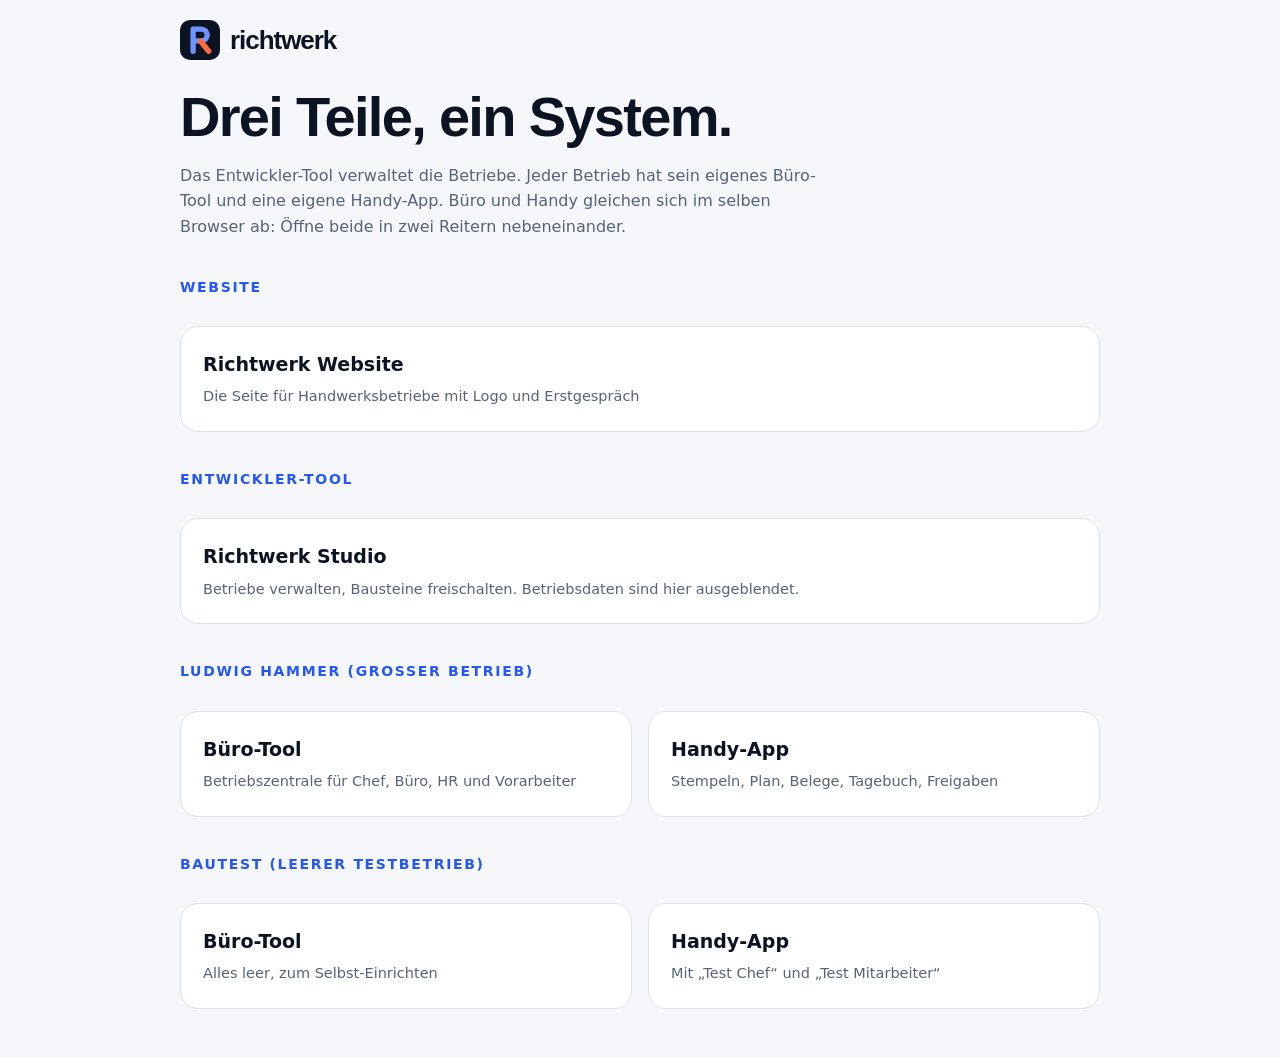
==== docs/index.html @ c7c9bb88 "Ludwig Hammer als eigenständige App, neue Logos, Zahlen im Entwickler-Tool ausgeblendet, docs/ für G" ====
<!doctype html><html lang="de"><head><meta charset="utf-8"><meta name="viewport" content="width=device-width,initial-scale=1,viewport-fit=cover"><title>Richtwerk</title>
<style>
:root{--bg:#F5F7FA;--ink:#0C1424;--muted:#56637A;--card:#fff;--line:#DCE2EC;--blue:#2457F5}
@media(prefers-color-scheme:dark){:root{--bg:#080D18;--ink:#EAF0FB;--muted:#9AA8C2;--card:#101828;--line:#202C47;--blue:#6F94FF}}
*{box-sizing:border-box}body{margin:0;background:var(--bg);color:var(--ink);font:16px/1.6 Inter,system-ui,sans-serif;padding:max(20px,env(safe-area-inset-top)) max(16px,env(safe-area-inset-right)) 48px max(16px,env(safe-area-inset-left))}
main{max-width:920px;margin:0 auto}h1{font:800 clamp(34px,6vw,56px)/1.05 "Bricolage Grotesque",Inter,sans-serif;letter-spacing:-.03em;margin:28px 0 12px}
.logo{display:flex;align-items:center;gap:10px;font:800 26px "Bricolage Grotesque",Inter,sans-serif;letter-spacing:-.04em}p{color:var(--muted);max-width:40em}
.grid{display:grid;grid-template-columns:repeat(auto-fit,minmax(260px,1fr));gap:16px;margin-top:28px}
a.card{display:block;background:var(--card);border:1px solid var(--line);border-radius:18px;padding:22px;text-decoration:none;color:inherit;transition:transform .2s,box-shadow .2s}
a.card:hover{transform:translateY(-3px);box-shadow:0 14px 34px rgba(12,20,36,.12)}a.card b{display:block;font-size:19px;margin-bottom:4px}a.card span{color:var(--muted);font-size:14.5px}
h2{font-size:14px;letter-spacing:.12em;text-transform:uppercase;color:var(--blue);margin:36px 0 0}</style></head><body><main>
<div class="logo"><svg viewBox="0 0 64 64" width="40" height="40" aria-hidden="true"><rect width="64" height="64" rx="16" fill="#0C1424"/><path d="M21 50V14.5H34a9.5 9.5 0 010 19H21" fill="none" stroke="#6F94FF" stroke-width="8.5" stroke-linecap="round" stroke-linejoin="round"/><path d="M33 34L46 50" fill="none" stroke="#FF6B3D" stroke-width="8.5" stroke-linecap="round"/></svg>richtwerk</div>
<h1>Drei Teile, ein System.</h1>
<p>Das Entwickler-Tool verwaltet die Betriebe. Jeder Betrieb hat sein eigenes Büro-Tool und eine eigene Handy-App. Büro und Handy gleichen sich im selben Browser ab: Öffne beide in zwei Reitern nebeneinander.</p>
<h2>Website</h2><div class="grid"><a class="card" href="website/"><b>Richtwerk Website</b><span>Die Seite für Handwerksbetriebe mit Logo und Erstgespräch</span></a></div>
<h2>Entwickler-Tool</h2><div class="grid"><a class="card" href="studio/"><b>Richtwerk Studio</b><span>Betriebe verwalten, Bausteine freischalten. Betriebsdaten sind hier ausgeblendet.</span></a></div>
<h2>Ludwig Hammer (großer Betrieb)</h2><div class="grid"><a class="card" href="hammer/"><b>Büro-Tool</b><span>Betriebszentrale für Chef, Büro, HR und Vorarbeiter</span></a><a class="card" href="hammer/#handy"><b>Handy-App</b><span>Stempeln, Plan, Belege, Tagebuch, Freigaben</span></a></div>
<h2>Bautest (leerer Testbetrieb)</h2><div class="grid"><a class="card" href="bautest/"><b>Büro-Tool</b><span>Alles leer, zum Selbst-Einrichten</span></a><a class="card" href="bautest/#handy"><b>Handy-App</b><span>Mit „Test Chef“ und „Test Mitarbeiter“</span></a></div>
</main></body></html>
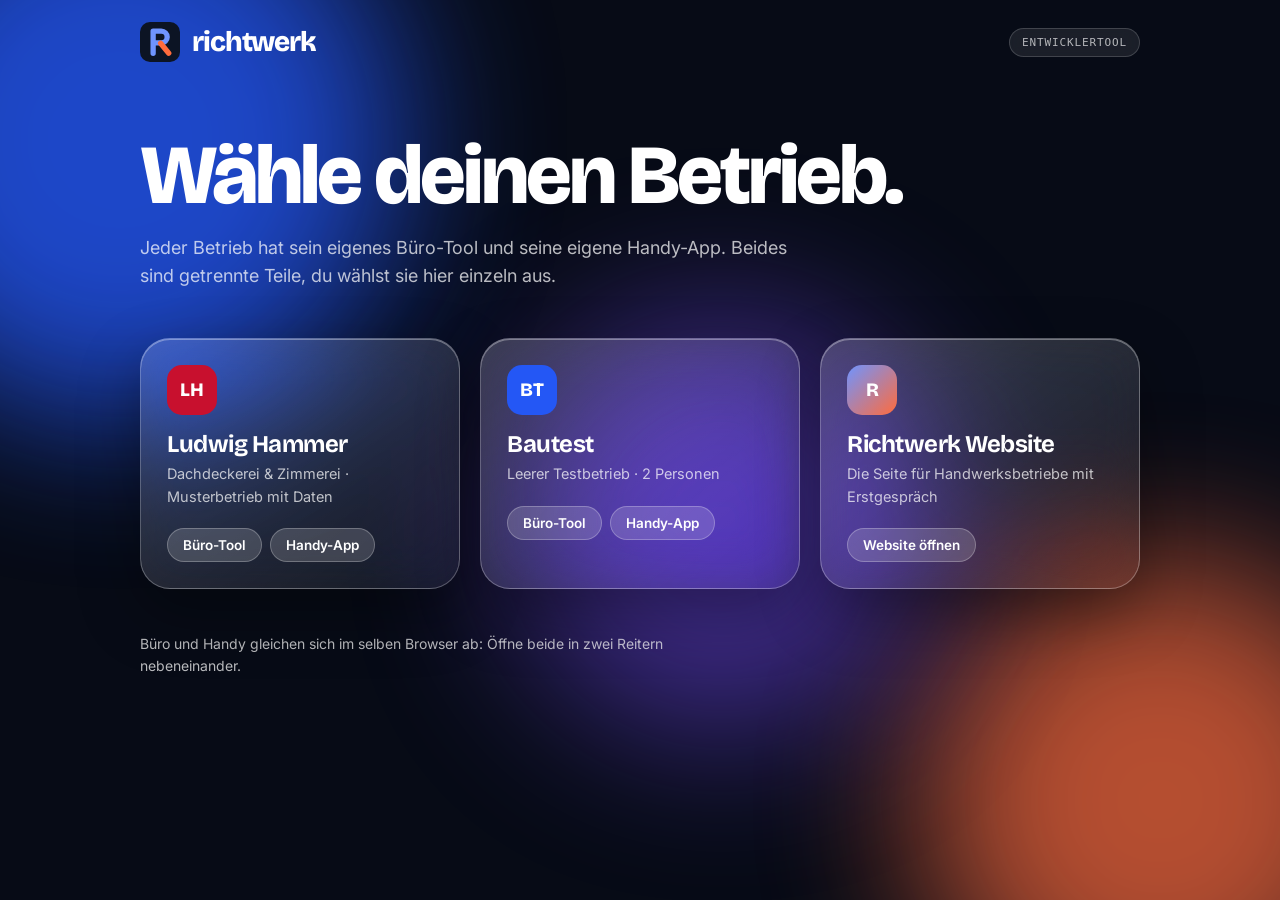
==== commit 6a905d30: "Startseite im Liquid-Glas-Look mit Zoom-Übergang Co-Authored-By: Claude Sonnet 5.5 <noreply@anthropi" ====
--- a/docs/index.html
+++ b/docs/index.html
@@ -1,19 +1,39 @@
 <!doctype html><html lang="de"><head><meta charset="utf-8"><meta name="viewport" content="width=device-width,initial-scale=1,viewport-fit=cover"><title>Richtwerk</title>
+<link rel="stylesheet" href="https://fonts.googleapis.com/css2?family=Bricolage+Grotesque:opsz,wght@12..96,600;12..96,800&family=Inter:wght@400;500;600&display=swap">
 <style>
-:root{--bg:#F5F7FA;--ink:#0C1424;--muted:#56637A;--card:#fff;--line:#DCE2EC;--blue:#2457F5}
-@media(prefers-color-scheme:dark){:root{--bg:#080D18;--ink:#EAF0FB;--muted:#9AA8C2;--card:#101828;--line:#202C47;--blue:#6F94FF}}
-*{box-sizing:border-box}body{margin:0;background:var(--bg);color:var(--ink);font:16px/1.6 Inter,system-ui,sans-serif;padding:max(20px,env(safe-area-inset-top)) max(16px,env(safe-area-inset-right)) 48px max(16px,env(safe-area-inset-left))}
-main{max-width:920px;margin:0 auto}h1{font:800 clamp(34px,6vw,56px)/1.05 "Bricolage Grotesque",Inter,sans-serif;letter-spacing:-.03em;margin:28px 0 12px}
-.logo{display:flex;align-items:center;gap:10px;font:800 26px "Bricolage Grotesque",Inter,sans-serif;letter-spacing:-.04em}p{color:var(--muted);max-width:40em}
-.grid{display:grid;grid-template-columns:repeat(auto-fit,minmax(260px,1fr));gap:16px;margin-top:28px}
-a.card{display:block;background:var(--card);border:1px solid var(--line);border-radius:18px;padding:22px;text-decoration:none;color:inherit;transition:transform .2s,box-shadow .2s}
-a.card:hover{transform:translateY(-3px);box-shadow:0 14px 34px rgba(12,20,36,.12)}a.card b{display:block;font-size:19px;margin-bottom:4px}a.card span{color:var(--muted);font-size:14.5px}
-h2{font-size:14px;letter-spacing:.12em;text-transform:uppercase;color:var(--blue);margin:36px 0 0}</style></head><body><main>
-<div class="logo"><svg viewBox="0 0 64 64" width="40" height="40" aria-hidden="true"><rect width="64" height="64" rx="16" fill="#0C1424"/><path d="M21 50V14.5H34a9.5 9.5 0 010 19H21" fill="none" stroke="#6F94FF" stroke-width="8.5" stroke-linecap="round" stroke-linejoin="round"/><path d="M33 34L46 50" fill="none" stroke="#FF6B3D" stroke-width="8.5" stroke-linecap="round"/></svg>richtwerk</div>
-<h1>Drei Teile, ein System.</h1>
-<p>Das Entwickler-Tool verwaltet die Betriebe. Jeder Betrieb hat sein eigenes Büro-Tool und eine eigene Handy-App. Büro und Handy gleichen sich im selben Browser ab: Öffne beide in zwei Reitern nebeneinander.</p>
-<h2>Website</h2><div class="grid"><a class="card" href="website/"><b>Richtwerk Website</b><span>Die Seite für Handwerksbetriebe mit Logo und Erstgespräch</span></a></div>
-<h2>Entwickler-Tool</h2><div class="grid"><a class="card" href="studio/"><b>Richtwerk Studio</b><span>Betriebe verwalten, Bausteine freischalten. Betriebsdaten sind hier ausgeblendet.</span></a></div>
-<h2>Ludwig Hammer (großer Betrieb)</h2><div class="grid"><a class="card" href="hammer/"><b>Büro-Tool</b><span>Betriebszentrale für Chef, Büro, HR und Vorarbeiter</span></a><a class="card" href="hammer/#handy"><b>Handy-App</b><span>Stempeln, Plan, Belege, Tagebuch, Freigaben</span></a></div>
-<h2>Bautest (leerer Testbetrieb)</h2><div class="grid"><a class="card" href="bautest/"><b>Büro-Tool</b><span>Alles leer, zum Selbst-Einrichten</span></a><a class="card" href="bautest/#handy"><b>Handy-App</b><span>Mit „Test Chef“ und „Test Mitarbeiter“</span></a></div>
-</main></body></html>+:root{--ink:#fff;--muted:rgba(255,255,255,.72)}
+*{box-sizing:border-box}html,body{min-height:100%}
+body{margin:0;background:#070b16;color:var(--ink);font:16px/1.55 Inter,system-ui,sans-serif;overflow-x:hidden;padding:max(22px,env(safe-area-inset-top)) max(18px,env(safe-area-inset-right)) 56px max(18px,env(safe-area-inset-left));transition:opacity .45s,transform .6s cubic-bezier(.2,.8,.2,1),filter .6s}
+body.leave{opacity:0;transform:scale(1.12);filter:blur(10px)}
+.blob{position:fixed;border-radius:50%;filter:blur(80px);z-index:0;animation:drift 20s ease-in-out infinite alternate}
+.b1{width:560px;height:560px;background:#2457f5;left:-160px;top:-140px;opacity:.8}.b2{width:480px;height:480px;background:#ff6b3d;right:-120px;bottom:-140px;opacity:.7;animation-delay:-7s}.b3{width:420px;height:420px;background:#7a4dff;left:40%;top:35%;opacity:.5;animation-delay:-12s}
+@keyframes drift{to{transform:translate(80px,-60px) scale(1.2)}}
+main{position:relative;z-index:1;max-width:1000px;margin:0 auto;animation:rise .8s cubic-bezier(.2,.8,.2,1) both}
+@keyframes rise{from{opacity:0;transform:translateY(24px) scale(.98)}}
+.top{display:flex;align-items:center;justify-content:space-between;margin-bottom:8vh}
+.logo{display:flex;align-items:center;gap:12px;font:800 28px "Bricolage Grotesque",Inter,sans-serif;letter-spacing:-.04em}
+.dev{font:500 11px/1 ui-monospace,Menlo,monospace;letter-spacing:.08em;text-transform:uppercase;color:#fff;text-decoration:none;background:rgba(255,255,255,.12);border:1px solid rgba(255,255,255,.25);backdrop-filter:blur(10px);padding:8px 12px;border-radius:999px;opacity:.7;transition:opacity .2s}.dev:hover{opacity:1}
+h1{font:800 clamp(40px,8vw,84px)/1 "Bricolage Grotesque",Inter,sans-serif;letter-spacing:-.035em;margin:0 0 16px}
+.lead{color:var(--muted);max-width:36em;font-size:18px;margin:0}
+.grid{display:grid;grid-template-columns:repeat(auto-fit,minmax(280px,1fr));gap:20px;margin-top:48px}
+.card{display:block;text-decoration:none;color:inherit;padding:26px;border-radius:30px;background:linear-gradient(145deg,rgba(255,255,255,.2),rgba(255,255,255,.06));border:1px solid rgba(255,255,255,.28);backdrop-filter:blur(26px) saturate(1.5);box-shadow:0 24px 60px rgba(0,0,0,.35),inset 0 1px 0 rgba(255,255,255,.35);transition:transform .35s cubic-bezier(.2,.8,.2,1),box-shadow .35s}
+.card:hover{transform:translateY(-6px) scale(1.015);box-shadow:0 34px 80px rgba(0,0,0,.45),inset 0 1px 0 rgba(255,255,255,.4)}
+.mk{width:50px;height:50px;border-radius:15px;display:grid;place-items:center;font:800 19px "Bricolage Grotesque",sans-serif;margin-bottom:16px}
+.card b{display:block;font:700 24px/1.1 "Bricolage Grotesque",Inter,sans-serif;letter-spacing:-.02em}.card small{display:block;color:var(--muted);margin-top:6px;font-size:14.5px}
+.chips{display:flex;gap:8px;flex-wrap:wrap;margin-top:20px}.chips a{color:#fff;text-decoration:none;padding:8px 15px;border-radius:999px;font:600 13.5px Inter,sans-serif;background:rgba(255,255,255,.16);border:1px solid rgba(255,255,255,.25)}.chips a:hover{background:rgba(255,255,255,.3)}
+.hint{margin-top:44px;color:var(--muted);font-size:14px;max-width:44em}
+@media(prefers-reduced-motion:reduce){.blob,main{animation:none}body{transition:none}}
+</style></head><body><i class="blob b1"></i><i class="blob b2"></i><i class="blob b3"></i><main>
+<div class="top"><div class="logo"><svg viewBox="0 0 64 64" width="40" height="40" aria-hidden="true"><rect width="64" height="64" rx="16" fill="#0C1424"/><path d="M21 50V14.5H34a9.5 9.5 0 010 19H21" fill="none" stroke="#6F94FF" stroke-width="8.5" stroke-linecap="round" stroke-linejoin="round"/><path d="M33 34L46 50" fill="none" stroke="#FF6B3D" stroke-width="8.5" stroke-linecap="round"/></svg>richtwerk</div><a class="dev" href="studio/">Entwicklertool</a></div>
+<h1>Wähle deinen Betrieb.</h1>
+<p class="lead">Jeder Betrieb hat sein eigenes Büro-Tool und seine eigene Handy-App. Beides sind getrennte Teile, du wählst sie hier einzeln aus.</p>
+<div class="grid">
+ <div class="card"><div class="mk" style="background:#c8102e">LH</div><b>Ludwig Hammer</b><small>Dachdeckerei &amp; Zimmerei · Musterbetrieb mit Daten</small><div class="chips"><a href="hammer/">Büro-Tool</a><a href="hammer/#handy">Handy-App</a></div></div>
+ <div class="card"><div class="mk" style="background:#2457f5">BT</div><b>Bautest</b><small>Leerer Testbetrieb · 2 Personen</small><div class="chips"><a href="bautest/">Büro-Tool</a><a href="bautest/#handy">Handy-App</a></div></div>
+ <div class="card"><div class="mk" style="background:linear-gradient(135deg,#6f94ff,#ff6b3d)">R</div><b>Richtwerk Website</b><small>Die Seite für Handwerksbetriebe mit Erstgespräch</small><div class="chips"><a href="website/">Website öffnen</a></div></div>
+</div>
+<p class="hint">Büro und Handy gleichen sich im selben Browser ab: Öffne beide in zwei Reitern nebeneinander.</p>
+</main><script>
+document.addEventListener('click',function(e){var a=e.target.closest('a[href]');if(!a||e.metaKey||e.ctrlKey||a.target)return;e.preventDefault();document.body.classList.add('leave');setTimeout(function(){location.href=a.href},420)});
+window.addEventListener('pageshow',function(){document.body.classList.remove('leave')});
+</script></body></html>
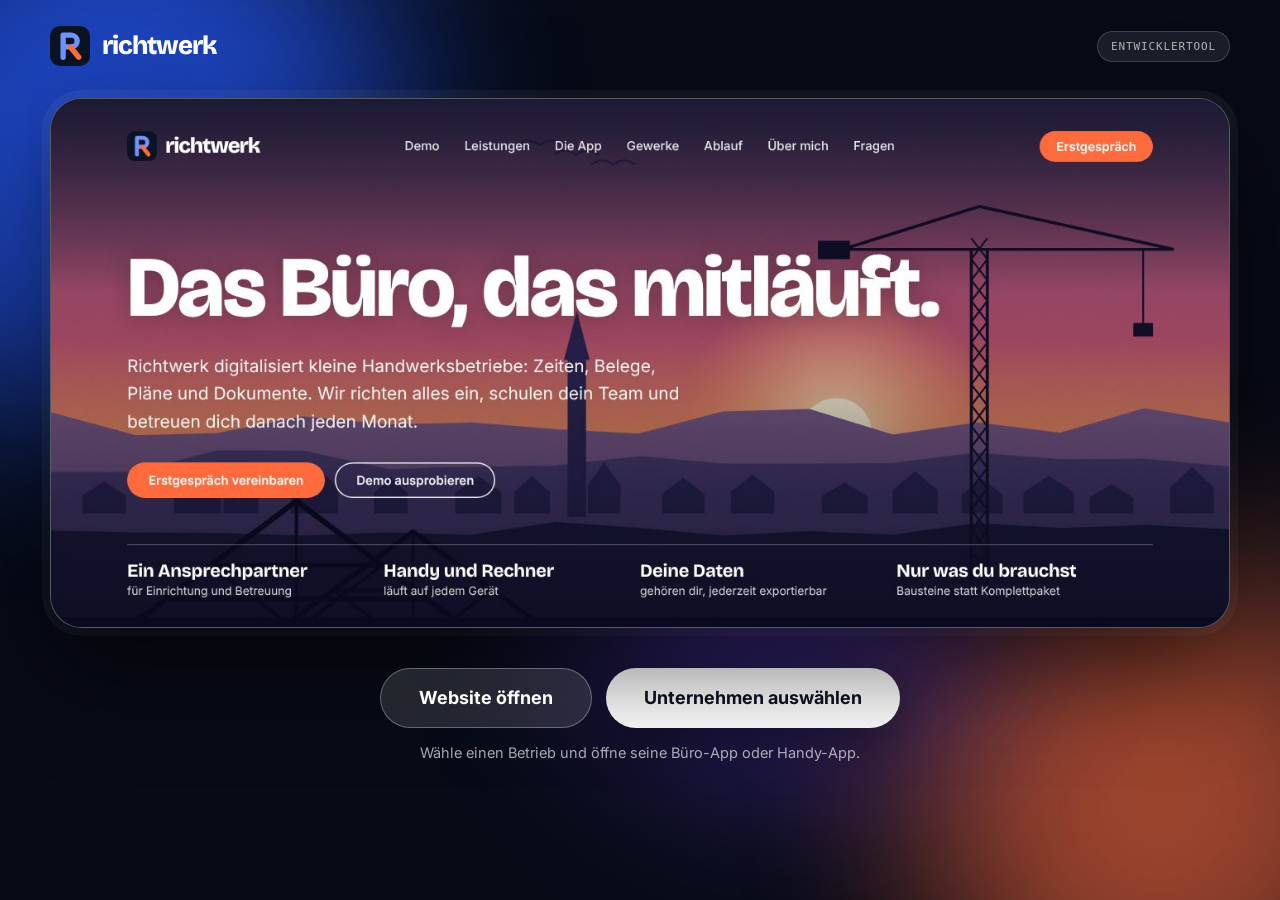
==== commit df486f15: "Startseite: Website-Vorschau mit Zoom, Betriebsauswahl im Fenster Co-Authored-By: Claude Sonnet 5.5 " ====
--- a/docs/index.html
+++ b/docs/index.html
@@ -1,39 +1,72 @@
 <!doctype html><html lang="de"><head><meta charset="utf-8"><meta name="viewport" content="width=device-width,initial-scale=1,viewport-fit=cover"><title>Richtwerk</title>
 <link rel="stylesheet" href="https://fonts.googleapis.com/css2?family=Bricolage+Grotesque:opsz,wght@12..96,600;12..96,800&family=Inter:wght@400;500;600&display=swap">
 <style>
-:root{--ink:#fff;--muted:rgba(255,255,255,.72)}
 *{box-sizing:border-box}html,body{min-height:100%}
-body{margin:0;background:#070b16;color:var(--ink);font:16px/1.55 Inter,system-ui,sans-serif;overflow-x:hidden;padding:max(22px,env(safe-area-inset-top)) max(18px,env(safe-area-inset-right)) 56px max(18px,env(safe-area-inset-left));transition:opacity .45s,transform .6s cubic-bezier(.2,.8,.2,1),filter .6s}
-body.leave{opacity:0;transform:scale(1.12);filter:blur(10px)}
-.blob{position:fixed;border-radius:50%;filter:blur(80px);z-index:0;animation:drift 20s ease-in-out infinite alternate}
-.b1{width:560px;height:560px;background:#2457f5;left:-160px;top:-140px;opacity:.8}.b2{width:480px;height:480px;background:#ff6b3d;right:-120px;bottom:-140px;opacity:.7;animation-delay:-7s}.b3{width:420px;height:420px;background:#7a4dff;left:40%;top:35%;opacity:.5;animation-delay:-12s}
+body{margin:0;background:#070b16;color:#fff;font:16px/1.5 Inter,system-ui,sans-serif;overflow-x:hidden;padding:max(22px,env(safe-area-inset-top)) max(18px,env(safe-area-inset-right)) 64px max(18px,env(safe-area-inset-left))}
+.blob{position:fixed;border-radius:50%;filter:blur(90px);z-index:0;animation:drift 20s ease-in-out infinite alternate;pointer-events:none}
+.b1{width:560px;height:560px;background:#2457f5;left:-160px;top:-140px;opacity:.75}.b2{width:480px;height:480px;background:#ff6b3d;right:-120px;bottom:-140px;opacity:.6;animation-delay:-7s}.b3{width:420px;height:420px;background:#7a4dff;left:45%;top:40%;opacity:.4;animation-delay:-12s}
 @keyframes drift{to{transform:translate(80px,-60px) scale(1.2)}}
-main{position:relative;z-index:1;max-width:1000px;margin:0 auto;animation:rise .8s cubic-bezier(.2,.8,.2,1) both}
+main{position:relative;z-index:1;max-width:1180px;margin:0 auto;animation:rise .8s cubic-bezier(.2,.8,.2,1) both}
 @keyframes rise{from{opacity:0;transform:translateY(24px) scale(.98)}}
-.top{display:flex;align-items:center;justify-content:space-between;margin-bottom:8vh}
-.logo{display:flex;align-items:center;gap:12px;font:800 28px "Bricolage Grotesque",Inter,sans-serif;letter-spacing:-.04em}
-.dev{font:500 11px/1 ui-monospace,Menlo,monospace;letter-spacing:.08em;text-transform:uppercase;color:#fff;text-decoration:none;background:rgba(255,255,255,.12);border:1px solid rgba(255,255,255,.25);backdrop-filter:blur(10px);padding:8px 12px;border-radius:999px;opacity:.7;transition:opacity .2s}.dev:hover{opacity:1}
-h1{font:800 clamp(40px,8vw,84px)/1 "Bricolage Grotesque",Inter,sans-serif;letter-spacing:-.035em;margin:0 0 16px}
-.lead{color:var(--muted);max-width:36em;font-size:18px;margin:0}
-.grid{display:grid;grid-template-columns:repeat(auto-fit,minmax(280px,1fr));gap:20px;margin-top:48px}
-.card{display:block;text-decoration:none;color:inherit;padding:26px;border-radius:30px;background:linear-gradient(145deg,rgba(255,255,255,.2),rgba(255,255,255,.06));border:1px solid rgba(255,255,255,.28);backdrop-filter:blur(26px) saturate(1.5);box-shadow:0 24px 60px rgba(0,0,0,.35),inset 0 1px 0 rgba(255,255,255,.35);transition:transform .35s cubic-bezier(.2,.8,.2,1),box-shadow .35s}
-.card:hover{transform:translateY(-6px) scale(1.015);box-shadow:0 34px 80px rgba(0,0,0,.45),inset 0 1px 0 rgba(255,255,255,.4)}
-.mk{width:50px;height:50px;border-radius:15px;display:grid;place-items:center;font:800 19px "Bricolage Grotesque",sans-serif;margin-bottom:16px}
-.card b{display:block;font:700 24px/1.1 "Bricolage Grotesque",Inter,sans-serif;letter-spacing:-.02em}.card small{display:block;color:var(--muted);margin-top:6px;font-size:14.5px}
-.chips{display:flex;gap:8px;flex-wrap:wrap;margin-top:20px}.chips a{color:#fff;text-decoration:none;padding:8px 15px;border-radius:999px;font:600 13.5px Inter,sans-serif;background:rgba(255,255,255,.16);border:1px solid rgba(255,255,255,.25)}.chips a:hover{background:rgba(255,255,255,.3)}
-.hint{margin-top:44px;color:var(--muted);font-size:14px;max-width:44em}
-@media(prefers-reduced-motion:reduce){.blob,main{animation:none}body{transition:none}}
+.top{display:flex;align-items:center;justify-content:space-between;height:48px;margin-bottom:28px}
+.logo{display:flex;align-items:center;gap:12px;font:800 26px/1 "Bricolage Grotesque",Inter,sans-serif;letter-spacing:-.04em}
+.dev{font:500 11px/1 ui-monospace,Menlo,monospace;letter-spacing:.08em;text-transform:uppercase;color:#fff;text-decoration:none;background:rgba(255,255,255,.12);border:1px solid rgba(255,255,255,.25);backdrop-filter:blur(10px);padding:9px 13px;border-radius:999px;opacity:.7;transition:opacity .2s}.dev:hover{opacity:1}
+.preview{display:block;position:relative;width:min(100%,calc((100vh - 250px)*2.2));min-width:min(100%,560px);margin:0 auto;aspect-ratio:1424/640;border-radius:32px;overflow:hidden;cursor:zoom-in;border:1px solid rgba(255,255,255,.3);box-shadow:0 40px 100px rgba(0,0,0,.55),0 0 0 8px rgba(255,255,255,.05);background:#0c1424;padding:0;transition:transform .5s cubic-bezier(.2,.8,.2,1),box-shadow .5s}
+.preview img{width:100%;height:100%;object-fit:cover;display:block;transition:transform .8s cubic-bezier(.2,.8,.2,1)}
+.preview:hover{transform:translateY(-6px)}.preview:hover img{transform:scale(1.04)}
+.preview .tag{position:absolute;left:24px;bottom:22px;display:flex;align-items:center;gap:10px;padding:12px 20px;border-radius:999px;background:rgba(10,16,32,.55);backdrop-filter:blur(18px);border:1px solid rgba(255,255,255,.28);font:600 15px/1 Inter,sans-serif;color:#fff}
+.preview .tag i{font-style:normal;transition:transform .3s}.preview:hover .tag i{transform:translateX(4px)}
+.pick{display:flex;justify-content:center;gap:14px;flex-wrap:wrap;margin-top:40px}
+.cta.ghost{color:#fff;background:rgba(255,255,255,.12);border:1px solid rgba(255,255,255,.3);backdrop-filter:blur(14px);box-shadow:none}
+.cta{font:700 18px/1 Inter,sans-serif;color:#0c1424;background:#fff;border:0;border-radius:999px;padding:20px 38px;cursor:pointer;box-shadow:0 18px 50px rgba(0,0,0,.4);transition:transform .3s cubic-bezier(.2,.8,.2,1),box-shadow .3s}
+.cta:hover{transform:translateY(-3px) scale(1.03);box-shadow:0 26px 60px rgba(0,0,0,.5)}
+.sub{text-align:center;margin:14px 0 0;color:rgba(255,255,255,.66);font-size:14.5px}
+/* Fenster */
+#win{position:fixed;inset:0;z-index:50;display:grid;place-items:center;padding:18px;visibility:hidden;opacity:0;background:rgba(5,8,18,.55);backdrop-filter:blur(14px);transition:opacity .35s,visibility .35s}
+#win.on{visibility:visible;opacity:1}
+.sheet{width:min(640px,100%);border-radius:32px;padding:32px;background:linear-gradient(150deg,rgba(255,255,255,.22),rgba(255,255,255,.07));border:1px solid rgba(255,255,255,.3);backdrop-filter:blur(30px) saturate(1.5);box-shadow:0 40px 100px rgba(0,0,0,.55),inset 0 1px 0 rgba(255,255,255,.4);transform:scale(.88) translateY(24px);transition:transform .5s cubic-bezier(.2,.8,.2,1)}
+#win.on .sheet{transform:none}
+.sheet h2{font:800 30px/1.1 "Bricolage Grotesque",Inter,sans-serif;letter-spacing:-.03em;margin:0}
+.sheet p{margin:8px 0 0;color:rgba(255,255,255,.7)}
+.row{display:grid;grid-template-columns:1fr 1fr;gap:14px;margin-top:26px}
+.opt{display:flex;flex-direction:column;justify-content:center;gap:4px;min-height:96px;padding:18px 20px;border-radius:22px;text-align:left;font:inherit;color:#fff;text-decoration:none;cursor:pointer;background:rgba(255,255,255,.1);border:1px solid rgba(255,255,255,.26);transition:transform .25s cubic-bezier(.2,.8,.2,1),background .25s}
+.opt:hover{transform:translateY(-3px);background:rgba(255,255,255,.2)}
+.opt b{font:700 20px/1.15 "Bricolage Grotesque",Inter,sans-serif;letter-spacing:-.015em}.opt span{font-size:13.5px;color:rgba(255,255,255,.7)}
+.back{margin-top:22px;background:none;border:0;color:rgba(255,255,255,.75);font:600 14px Inter,sans-serif;cursor:pointer;padding:6px 0}
+.step[hidden]{display:none}
+/* Zoom */
+#zoom{position:fixed;z-index:80;overflow:hidden;border-radius:32px;background:#0c1424;visibility:hidden;transition:all .75s cubic-bezier(.7,0,.2,1)}
+#zoom img{width:100%;height:100%;object-fit:cover;display:block}
+@media(max-width:560px){.row{grid-template-columns:1fr}.preview{border-radius:22px}.sheet{padding:24px}}
+@media(prefers-reduced-motion:reduce){.blob,main{animation:none}#zoom{transition:none}}
 </style></head><body><i class="blob b1"></i><i class="blob b2"></i><i class="blob b3"></i><main>
 <div class="top"><div class="logo"><svg viewBox="0 0 64 64" width="40" height="40" aria-hidden="true"><rect width="64" height="64" rx="16" fill="#0C1424"/><path d="M21 50V14.5H34a9.5 9.5 0 010 19H21" fill="none" stroke="#6F94FF" stroke-width="8.5" stroke-linecap="round" stroke-linejoin="round"/><path d="M33 34L46 50" fill="none" stroke="#FF6B3D" stroke-width="8.5" stroke-linecap="round"/></svg>richtwerk</div><a class="dev" href="studio/">Entwicklertool</a></div>
-<h1>Wähle deinen Betrieb.</h1>
-<p class="lead">Jeder Betrieb hat sein eigenes Büro-Tool und seine eigene Handy-App. Beides sind getrennte Teile, du wählst sie hier einzeln aus.</p>
-<div class="grid">
- <div class="card"><div class="mk" style="background:#c8102e">LH</div><b>Ludwig Hammer</b><small>Dachdeckerei &amp; Zimmerei · Musterbetrieb mit Daten</small><div class="chips"><a href="hammer/">Büro-Tool</a><a href="hammer/#handy">Handy-App</a></div></div>
- <div class="card"><div class="mk" style="background:#2457f5">BT</div><b>Bautest</b><small>Leerer Testbetrieb · 2 Personen</small><div class="chips"><a href="bautest/">Büro-Tool</a><a href="bautest/#handy">Handy-App</a></div></div>
- <div class="card"><div class="mk" style="background:linear-gradient(135deg,#6f94ff,#ff6b3d)">R</div><b>Richtwerk Website</b><small>Die Seite für Handwerksbetriebe mit Erstgespräch</small><div class="chips"><a href="website/">Website öffnen</a></div></div>
-</div>
-<p class="hint">Büro und Handy gleichen sich im selben Browser ab: Öffne beide in zwei Reitern nebeneinander.</p>
-</main><script>
-document.addEventListener('click',function(e){var a=e.target.closest('a[href]');if(!a||e.metaKey||e.ctrlKey||a.target)return;e.preventDefault();document.body.classList.add('leave');setTimeout(function(){location.href=a.href},420)});
-window.addEventListener('pageshow',function(){document.body.classList.remove('leave')});
+<a class="preview" id="prev" href="website/" aria-label="Richtwerk-Website öffnen"><img src="img/website-vorschau.jpg" alt="Vorschau der Richtwerk-Website"></a>
+<div class="pick"><button class="cta ghost" id="openweb" type="button">Website öffnen</button><button class="cta" id="open" type="button">Unternehmen auswählen</button></div>
+<p class="sub">Wähle einen Betrieb und öffne seine Büro-App oder Handy-App.</p>
+</main>
+<div id="win" aria-hidden="true"><div class="sheet" role="dialog" aria-modal="true" aria-label="Unternehmen auswählen">
+ <div class="step" id="s1"><h2>Welcher Betrieb?</h2><p>Such dir einen Beispielbetrieb aus.</p>
+  <div class="row"><button class="opt" data-c="hammer" data-n="Ludwig Hammer"><b>Ludwig Hammer</b><span>Dachdeckerei &amp; Zimmerei, mit Musterdaten</span></button><button class="opt" data-c="bautest" data-n="Bautest"><b>Bautest</b><span>Leerer Testbetrieb mit 2 Personen</span></button></div>
+  <button class="back" data-close>Abbrechen</button></div>
+ <div class="step" id="s2" hidden><h2 id="cn">Betrieb</h2><p>Was möchtest du öffnen?</p>
+  <div class="row"><a class="opt" id="lb" href="#"><b>Büro-App</b><span>Für den Rechner im Büro</span></a><a class="opt" id="lh" href="#"><b>Handy-App</b><span>Für Mitarbeiter am Smartphone</span></a></div>
+  <button class="back" id="bk">← Anderen Betrieb wählen</button></div>
+</div></div>
+<div id="zoom"><img src="img/website-vorschau.jpg" alt=""></div>
+<script>
+(function(){
+var win=document.getElementById('win'),s1=document.getElementById('s1'),s2=document.getElementById('s2'),z=document.getElementById('zoom');
+function go(url,from){var r=from.getBoundingClientRect();z.style.cssText='visibility:visible;transition:none;left:'+r.left+'px;top:'+r.top+'px;width:'+r.width+'px;height:'+r.height+'px;border-radius:32px';
+ void z.offsetWidth;z.style.transition='';z.style.left=z.style.top='0px';z.style.width='100vw';z.style.height='100vh';z.style.borderRadius='0';setTimeout(function(){location.href=url},720)}
+document.getElementById('prev').addEventListener('click',function(e){e.preventDefault();go('website/',this)});
+document.getElementById('openweb').addEventListener('click',function(){go('website/',document.getElementById('prev'))});
+document.getElementById('open').addEventListener('click',function(){s1.hidden=false;s2.hidden=true;win.classList.add('on');win.setAttribute('aria-hidden','false')});
+function close(){win.classList.remove('on');win.setAttribute('aria-hidden','true')}
+win.addEventListener('click',function(e){if(e.target===win||e.target.closest('[data-close]'))close()});
+document.addEventListener('keydown',function(e){if(e.key==='Escape')close()});
+document.querySelectorAll('[data-c]').forEach(function(b){b.addEventListener('click',function(){var c=b.dataset.c;document.getElementById('cn').textContent=b.dataset.n;document.getElementById('lb').href=c+'/';document.getElementById('lh').href=c+'/#handy';s1.hidden=true;s2.hidden=false})});
+document.getElementById('bk').addEventListener('click',function(){s2.hidden=true;s1.hidden=false});
+window.addEventListener('pageshow',function(){z.style.visibility='hidden';z.style.transition='none'});
+})();
 </script></body></html>
